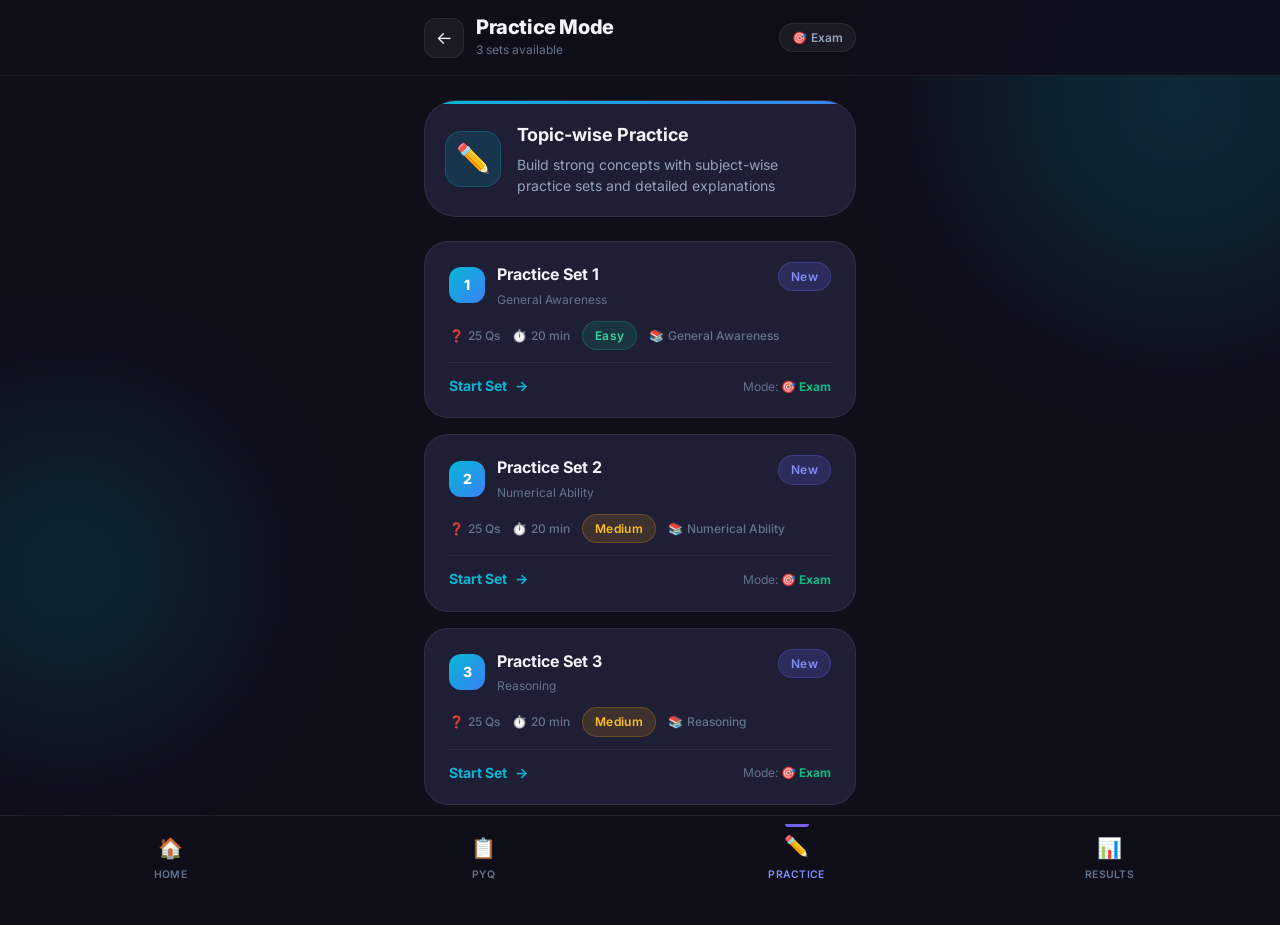
==== pages/practice.html @ 4000b149 "update" ====
<!DOCTYPE html>
<html lang="en" data-theme="dark">
<head>
  <meta charset="UTF-8" />
  <meta name="viewport" content="width=device-width, initial-scale=1.0, viewport-fit=cover" />

  <!-- ── SEO ── -->
  <title>Practice Mode — MTS Mock Test Sets</title>
  <meta name="description" content="Practice MTS exam with topic-wise mock test sets. General Awareness, Numerical Ability, Reasoning and more. Free with instant explanations." />
  <meta name="robots" content="index, follow" />
  <link rel="canonical" href="https://yourusername.github.io/mts-practice/pages/practice.html" />

  <!-- ── Open Graph ── -->
  <meta property="og:title"       content="MTS Practice Mode — Mock Test Sets" />
  <meta property="og:description" content="Topic-wise MTS practice sets with explanations. Free and offline ready." />
  <meta property="og:url"         content="https://yourusername.github.io/mts-practice/pages/practice.html" />
  <meta property="og:image"       content="../icons/og-image.png" />

  <!-- ── PWA ── -->
  <link rel="manifest"      href="../manifest.json" />
  <meta name="theme-color"  content="#06b6d4" />
  <meta name="mobile-web-app-capable"              content="yes" />
  <meta name="apple-mobile-web-app-capable"        content="yes" />
  <meta name="apple-mobile-web-app-status-bar-style" content="black-translucent" />
  <link rel="apple-touch-icon" href="../icons/icon-152x152.png" />

  <!-- ── Favicon ── -->
  <link rel="icon" type="image/png" href="../icons/icon-72x72.png" />

  <!-- ── Fonts ── -->
  <link rel="preconnect" href="https://fonts.googleapis.com" />
  <link rel="preconnect" href="https://fonts.gstatic.com" crossorigin />

  <!-- ── Styles ── -->
  <link rel="stylesheet" href="../css/root.css" />
  <link rel="stylesheet" href="../css/sets.css" />
  <link rel="stylesheet" href="../css/home.css" />
</head>

<body class="no-select">

  <!-- ── Background Orbs ── -->
  <div class="bg-orbs" aria-hidden="true">
    <div class="orb orb--1" style="background: var(--secondary);"></div>
    <div class="orb orb--2"></div>
  </div>

  <!-- ── Page Header ── -->
  <header class="page-header" role="banner">
    <div class="container">
      <div class="page-header__inner">

        <!-- Back -->
        <a href="../index.html" class="back-btn" aria-label="Go back to home">
          ←
        </a>

        <!-- Title -->
        <div class="page-header__info">
          <h1 class="page-header__title">Practice Mode</h1>
          <p class="page-header__sub" id="headerSub">Loading sets...</p>
        </div>

        <!-- Mode badge -->
        <div class="page-header__mode" id="headerMode" aria-label="Current quiz mode">
          <span id="modeEmoji">🎯</span>
          <span id="modeLabel">Exam</span>
        </div>

      </div>
    </div>
  </header>

  <!-- ── Main ── -->
  <main class="sets-main" role="main">
    <div class="container page-enter">

      <!-- Section Hero -->
      <div class="section-hero section-hero--practice">
        <div class="section-hero__icon" aria-hidden="true">✏️</div>
        <div class="section-hero__text">
          <h2>Topic-wise Practice</h2>
          <p>Build strong concepts with subject-wise practice sets and detailed explanations</p>
        </div>
      </div>

      <!-- Sets List -->
      <div class="sets-list" id="setsList" role="list" aria-label="Available practice sets">
        <!-- Skeleton loaders -->
        <div class="set-card set-card--loading set-card--practice" aria-hidden="true">
          <div class="set-card__top">
            <div class="set-card__left">
              <div class="set-card__number">1</div>
              <div class="set-card__info">
                <div class="set-card__name">Loading set name...</div>
                <div class="set-card__sub">Loading info</div>
              </div>
            </div>
          </div>
          <div class="set-card__meta">
            <span class="set-card__meta-item">Loading...</span>
          </div>
        </div>
        <div class="set-card set-card--loading set-card--practice" aria-hidden="true">
          <div class="set-card__top">
            <div class="set-card__left">
              <div class="set-card__number">2</div>
              <div class="set-card__info">
                <div class="set-card__name">Loading set name...</div>
                <div class="set-card__sub">Loading info</div>
              </div>
            </div>
          </div>
          <div class="set-card__meta">
            <span class="set-card__meta-item">Loading...</span>
          </div>
        </div>
      </div>

    </div>
  </main>

  <!-- ── Bottom Nav ── -->
  <nav class="bottom-nav" role="navigation" aria-label="Main navigation">
    <a href="../index.html"   class="bottom-nav__item">
      <span class="bottom-nav__icon" aria-hidden="true">🏠</span>
      <span class="bottom-nav__label">Home</span>
    </a>
    <a href="pyq.html"        class="bottom-nav__item">
      <span class="bottom-nav__icon" aria-hidden="true">📋</span>
      <span class="bottom-nav__label">PYQ</span>
    </a>
    <a href="practice.html"   class="bottom-nav__item bottom-nav__item--active" aria-current="page">
      <span class="bottom-nav__icon" aria-hidden="true">✏️</span>
      <span class="bottom-nav__label">Practice</span>
    </a>
    <a href="results.html"    class="bottom-nav__item">
      <span class="bottom-nav__icon" aria-hidden="true">📊</span>
      <span class="bottom-nav__label">Results</span>
    </a>
  </nav>

  <!-- ── Toast ── -->
  <div class="toast" id="toast" role="alert" aria-live="assertive"></div>

  <!-- ── Scripts ── -->
  <script src="../js/pwa.js"></script>
  <script src="../js/storage.js"></script>
  <script src="../js/manifest-loader.js"></script>
  <script src="../js/mode-toggle.js"></script>
  <script src="../js/sets-page.js"></script>
</body>
</html>
---- css/root.css ----
/* ============================================
   ROOT.CSS — Variables, Reset, Base Styles
   ============================================ */

@import url('https://fonts.googleapis.com/css2?family=Inter:wght@300;400;500;600;700;800;900&display=swap');

/* ── CSS Custom Properties ── */
:root {
  /* Brand Colors */
  --primary:        #6366f1;
  --primary-light:  #818cf8;
  --primary-dark:   #4f46e5;
  --secondary:      #06b6d4;
  --accent:         #f59e0b;

  /* Status Colors */
  --success:        #10b981;
  --success-light:  #d1fae5;
  --danger:         #ef4444;
  --danger-light:   #fee2e2;
  --warning:        #f59e0b;
  --warning-light:  #fef3c7;
  --info:           #3b82f6;
  --info-light:     #dbeafe;

  /* Dark Theme (Default) */
  --bg-primary:     #0f0f1a;
  --bg-secondary:   #1a1a2e;
  --bg-tertiary:    #16213e;
  --bg-card:        #1e1e35;
  --bg-card-hover:  #252545;
  --bg-glass:       rgba(255, 255, 255, 0.05);
  --bg-glass-hover: rgba(255, 255, 255, 0.08);

  /* Text */
  --text-primary:   #f1f5f9;
  --text-secondary: #94a3b8;
  --text-muted:     #64748b;
  --text-inverse:   #0f0f1a;

  /* Borders */
  --border:         rgba(255, 255, 255, 0.08);
  --border-light:   rgba(255, 255, 255, 0.12);
  --border-focus:   var(--primary);

  /* Gradients */
  --grad-primary:   linear-gradient(135deg, #6366f1 0%, #8b5cf6 100%);
  --grad-secondary: linear-gradient(135deg, #06b6d4 0%, #3b82f6 100%);
  --grad-success:   linear-gradient(135deg, #10b981 0%, #059669 100%);
  --grad-danger:    linear-gradient(135deg, #ef4444 0%, #dc2626 100%);
  --grad-warning:   linear-gradient(135deg, #f59e0b 0%, #d97706 100%);
  --grad-bg:        linear-gradient(135deg, #0f0f1a 0%, #1a1a2e 50%, #16213e 100%);
  --grad-card:      linear-gradient(135deg, rgba(99,102,241,0.1) 0%, rgba(139,92,246,0.05) 100%);
  --grad-pyq:       linear-gradient(135deg, #6366f1 0%, #8b5cf6 100%);
  --grad-practice:  linear-gradient(135deg, #06b6d4 0%, #3b82f6 100%);
  --grad-results:   linear-gradient(135deg, #10b981 0%, #059669 100%);

  /* Shadows */
  --shadow-sm:      0 1px 3px rgba(0,0,0,0.3);
  --shadow-md:      0 4px 16px rgba(0,0,0,0.4);
  --shadow-lg:      0 8px 32px rgba(0,0,0,0.5);
  --shadow-xl:      0 16px 48px rgba(0,0,0,0.6);
  --shadow-primary: 0 8px 32px rgba(99,102,241,0.3);
  --shadow-success: 0 8px 32px rgba(16,185,129,0.3);
  --shadow-danger:  0 8px 32px rgba(239,68,68,0.3);
  --glow-primary:   0 0 20px rgba(99,102,241,0.4);
  --glow-secondary: 0 0 20px rgba(6,182,212,0.4);

  /* Spacing */
  --space-1:  0.25rem;
  --space-2:  0.5rem;
  --space-3:  0.75rem;
  --space-4:  1rem;
  --space-5:  1.25rem;
  --space-6:  1.5rem;
  --space-8:  2rem;
  --space-10: 2.5rem;
  --space-12: 3rem;
  --space-16: 4rem;

  /* Border Radius */
  --radius-sm:   0.375rem;
  --radius-md:   0.75rem;
  --radius-lg:   1rem;
  --radius-xl:   1.5rem;
  --radius-2xl:  2rem;
  --radius-full: 9999px;

  /* Typography */
  --font:         'Inter', -apple-system, BlinkMacSystemFont, sans-serif;
  --text-xs:      0.75rem;
  --text-sm:      0.875rem;
  --text-base:    1rem;
  --text-lg:      1.125rem;
  --text-xl:      1.25rem;
  --text-2xl:     1.5rem;
  --text-3xl:     1.875rem;
  --text-4xl:     2.25rem;

  /* Transitions */
  --trans-fast:   all 0.15s ease;
  --trans-base:   all 0.25s ease;
  --trans-slow:   all 0.4s ease;
  --trans-bounce: all 0.3s cubic-bezier(0.34, 1.56, 0.64, 1);

  /* Z-Index */
  --z-base:    1;
  --z-card:    10;
  --z-nav:     100;
  --z-modal:   200;
  --z-toast:   300;
  --z-top:     400;
}

/* ── Light Mode Overrides ── */
[data-theme="light"] {
  --bg-primary:     #f8fafc;
  --bg-secondary:   #f1f5f9;
  --bg-tertiary:    #e2e8f0;
  --bg-card:        #ffffff;
  --bg-card-hover:  #f8fafc;
  --bg-glass:       rgba(0,0,0,0.03);
  --bg-glass-hover: rgba(0,0,0,0.06);

  --text-primary:   #0f172a;
  --text-secondary: #475569;
  --text-muted:     #94a3b8;
  --text-inverse:   #ffffff;

  --border:         rgba(0,0,0,0.08);
  --border-light:   rgba(0,0,0,0.12);

  --shadow-sm:      0 1px 3px rgba(0,0,0,0.08);
  --shadow-md:      0 4px 16px rgba(0,0,0,0.1);
  --shadow-lg:      0 8px 32px rgba(0,0,0,0.12);
  --shadow-xl:      0 16px 48px rgba(0,0,0,0.15);
  --grad-bg:        linear-gradient(135deg, #f8fafc 0%, #f1f5f9 50%, #e2e8f0 100%);
}

/* ── Reset ── */
*, *::before, *::after {
  box-sizing: border-box;
  margin: 0;
  padding: 0;
}

html {
  font-size: 16px;
  scroll-behavior: smooth;
  -webkit-text-size-adjust: 100%;
}

body {
  font-family: var(--font);
  font-size: var(--text-base);
  color: var(--text-primary);
  background: var(--bg-primary);
  line-height: 1.6;
  min-height: 100vh;
  overflow-x: hidden;
  -webkit-font-smoothing: antialiased;
  -moz-osx-font-smoothing: grayscale;
}

/* ── Scrollbar ── */
::-webkit-scrollbar {
  width: 6px;
}
::-webkit-scrollbar-track {
  background: var(--bg-secondary);
}
::-webkit-scrollbar-thumb {
  background: var(--primary);
  border-radius: var(--radius-full);
}

/* ── Selection ── */
::selection {
  background: rgba(99, 102, 241, 0.3);
  color: var(--text-primary);
}

/* ── Focus Visible ── */
:focus-visible {
  outline: 2px solid var(--primary);
  outline-offset: 3px;
  border-radius: var(--radius-sm);
}

/* ── Links ── */
a {
  color: var(--primary-light);
  text-decoration: none;
  transition: var(--trans-fast);
}
a:hover {
  color: var(--primary);
}

/* ── Images ── */
img {
  max-width: 100%;
  display: block;
}

/* ── Utility Classes ── */

/* Layout */
.container {
  width: 100%;
  max-width: 480px;
  margin: 0 auto;
  padding: 0 var(--space-4);
}

.container--wide {
  max-width: 768px;
}

.flex         { display: flex; }
.flex-col     { flex-direction: column; }
.items-center { align-items: center; }
.justify-center  { justify-content: center; }
.justify-between { justify-content: space-between; }
.gap-2  { gap: var(--space-2); }
.gap-3  { gap: var(--space-3); }
.gap-4  { gap: var(--space-4); }
.gap-6  { gap: var(--space-6); }

.grid      { display: grid; }
.grid-2    { grid-template-columns: 1fr 1fr; }

/* Text */
.text-center    { text-align: center; }
.text-sm        { font-size: var(--text-sm); }
.text-xs        { font-size: var(--text-xs); }
.text-lg        { font-size: var(--text-lg); }
.text-xl        { font-size: var(--text-xl); }
.font-medium    { font-weight: 500; }
.font-semibold  { font-weight: 600; }
.font-bold      { font-weight: 700; }
.text-muted     { color: var(--text-muted); }
.text-secondary { color: var(--text-secondary); }
.text-primary-color { color: var(--primary); }
.text-success   { color: var(--success); }
.text-danger    { color: var(--danger); }

/* Spacing */
.mt-2 { margin-top: var(--space-2); }
.mt-4 { margin-top: var(--space-4); }
.mt-6 { margin-top: var(--space-6); }
.mb-4 { margin-bottom: var(--space-4); }
.mb-6 { margin-bottom: var(--space-6); }

/* Display */
.hidden   { display: none !important; }
.visible  { display: block !important; }

/* ── Glass Card ── */
.glass {
  background: var(--bg-glass);
  backdrop-filter: blur(12px);
  -webkit-backdrop-filter: blur(12px);
  border: 1px solid var(--border);
  border-radius: var(--radius-xl);
}

/* ── Badge ── */
.badge {
  display: inline-flex;
  align-items: center;
  gap: var(--space-1);
  padding: var(--space-1) var(--space-3);
  border-radius: var(--radius-full);
  font-size: var(--text-xs);
  font-weight: 600;
  letter-spacing: 0.025em;
}

.badge--primary {
  background: rgba(99,102,241,0.2);
  color: var(--primary-light);
  border: 1px solid rgba(99,102,241,0.3);
}

.badge--success {
  background: rgba(16,185,129,0.2);
  color: #34d399;
  border: 1px solid rgba(16,185,129,0.3);
}

.badge--warning {
  background: rgba(245,158,11,0.2);
  color: #fbbf24;
  border: 1px solid rgba(245,158,11,0.3);
}

.badge--danger {
  background: rgba(239,68,68,0.2);
  color: #f87171;
  border: 1px solid rgba(239,68,68,0.3);
}

.badge--easy   { background: rgba(16,185,129,0.15); color: #34d399; border: 1px solid rgba(16,185,129,0.25); }
.badge--medium { background: rgba(245,158,11,0.15); color: #fbbf24; border: 1px solid rgba(245,158,11,0.25); }
.badge--hard   { background: rgba(239,68,68,0.15);  color: #f87171; border: 1px solid rgba(239,68,68,0.25); }

/* ── Buttons ── */
.btn {
  display: inline-flex;
  align-items: center;
  justify-content: center;
  gap: var(--space-2);
  padding: var(--space-3) var(--space-6);
  border: none;
  border-radius: var(--radius-lg);
  font-family: var(--font);
  font-size: var(--text-base);
  font-weight: 600;
  cursor: pointer;
  transition: var(--trans-bounce);
  text-decoration: none;
  white-space: nowrap;
  position: relative;
  overflow: hidden;
  -webkit-tap-highlight-color: transparent;
}

.btn::before {
  content: '';
  position: absolute;
  inset: 0;
  background: rgba(255,255,255,0.1);
  opacity: 0;
  transition: var(--trans-fast);
}

.btn:hover::before { opacity: 1; }
.btn:active { transform: scale(0.97); }

.btn--primary {
  background: var(--grad-primary);
  color: #fff;
  box-shadow: var(--shadow-primary);
}

.btn--secondary {
  background: var(--grad-secondary);
  color: #fff;
  box-shadow: var(--glow-secondary);
}

.btn--ghost {
  background: var(--bg-glass);
  color: var(--text-primary);
  border: 1px solid var(--border);
  backdrop-filter: blur(8px);
}

.btn--ghost:hover {
  border-color: var(--primary);
  color: var(--primary-light);
}

.btn--danger {
  background: var(--grad-danger);
  color: #fff;
  box-shadow: var(--shadow-danger);
}

.btn--sm {
  padding: var(--space-2) var(--space-4);
  font-size: var(--text-sm);
  border-radius: var(--radius-md);
}

.btn--full { width: 100%; }
.btn--icon {
  width: 44px;
  height: 44px;
  padding: 0;
  border-radius: var(--radius-full);
}

/* ── Progress Bar ── */
.progress-bar {
  width: 100%;
  height: 6px;
  background: var(--bg-tertiary);
  border-radius: var(--radius-full);
  overflow: hidden;
}

.progress-bar__fill {
  height: 100%;
  background: var(--grad-primary);
  border-radius: var(--radius-full);
  transition: width 0.4s ease;
  position: relative;
}

.progress-bar__fill::after {
  content: '';
  position: absolute;
  top: 0; right: 0; bottom: 0;
  width: 20px;
  background: rgba(255,255,255,0.3);
  filter: blur(4px);
}

/* ── Toast Notification ── */
.toast {
  position: fixed;
  bottom: 100px;
  left: 50%;
  transform: translateX(-50%) translateY(20px);
  background: var(--bg-card);
  color: var(--text-primary);
  padding: var(--space-3) var(--space-6);
  border-radius: var(--radius-full);
  border: 1px solid var(--border-light);
  font-size: var(--text-sm);
  font-weight: 500;
  box-shadow: var(--shadow-xl);
  z-index: var(--z-toast);
  opacity: 0;
  transition: var(--trans-base);
  pointer-events: none;
  white-space: nowrap;
}

.toast.show {
  opacity: 1;
  transform: translateX(-50%) translateY(0);
}

/* ── Page Transition ── */
.page-enter {
  animation: pageIn 0.3s ease forwards;
}

@keyframes pageIn {
  from {
    opacity: 0;
    transform: translateY(16px);
  }
  to {
    opacity: 1;
    transform: translateY(0);
  }
}

/* ── Shimmer Loading ── */
.shimmer {
  background: linear-gradient(
    90deg,
    var(--bg-card) 25%,
    var(--bg-card-hover) 50%,
    var(--bg-card) 75%
  );
  background-size: 200% 100%;
  animation: shimmer 1.5s infinite;
  border-radius: var(--radius-md);
}

@keyframes shimmer {
  0%   { background-position: 200% 0; }
  100% { background-position: -200% 0; }
}

/* ── No Select ── */
.no-select {
  -webkit-user-select: none;
  user-select: none;
}

/* ── Responsive ── */
@media (min-width: 640px) {
  .container {
    padding: 0 var(--space-6);
  }
}

@media (prefers-reduced-motion: reduce) {
  *, *::before, *::after {
    animation-duration: 0.01ms !important;
    transition-duration: 0.01ms !important;
  }
}
---- css/sets.css ----
/* ============================================
   SETS.CSS — Set Selection Page Styles
   ============================================ */

/* ── Page Header ── */
.page-header {
  position: sticky;
  top: 0;
  z-index: var(--z-nav);
  padding: var(--space-4) 0;
  background: rgba(15, 15, 26, 0.85);
  backdrop-filter: blur(20px);
  -webkit-backdrop-filter: blur(20px);
  border-bottom: 1px solid var(--border);
}

[data-theme="light"] .page-header {
  background: rgba(248, 250, 252, 0.9);
}

.page-header__inner {
  display: flex;
  align-items: center;
  gap: var(--space-3);
}

.back-btn {
  display: flex;
  align-items: center;
  justify-content: center;
  width: 40px;
  height: 40px;
  background: var(--bg-glass);
  border: 1px solid var(--border);
  border-radius: var(--radius-md);
  color: var(--text-primary);
  text-decoration: none;
  font-size: 1.1rem;
  transition: var(--trans-bounce);
  flex-shrink: 0;
}

.back-btn:hover {
  background: var(--bg-glass-hover);
  border-color: var(--primary);
  color: var(--primary-light);
  transform: translateX(-2px);
}

.page-header__info {
  flex: 1;
  min-width: 0;
}

.page-header__title {
  font-size: var(--text-xl);
  font-weight: 800;
  color: var(--text-primary);
  letter-spacing: -0.02em;
  line-height: 1.1;
}

.page-header__sub {
  font-size: var(--text-xs);
  color: var(--text-muted);
  margin-top: 2px;
}

.page-header__mode {
  display: flex;
  align-items: center;
  gap: var(--space-1);
  padding: var(--space-1) var(--space-3);
  background: var(--bg-glass);
  border: 1px solid var(--border);
  border-radius: var(--radius-full);
  font-size: var(--text-xs);
  font-weight: 600;
  color: var(--text-secondary);
  white-space: nowrap;
  flex-shrink: 0;
}

/* ── Sets Page Main ── */
.sets-main {
  position: relative;
  z-index: var(--z-base);
  padding: var(--space-6) 0 120px;
}

/* ── Section Hero ── */
.section-hero {
  display: flex;
  align-items: center;
  gap: var(--space-4);
  padding: var(--space-5);
  background: var(--bg-card);
  border: 1px solid var(--border);
  border-radius: var(--radius-2xl);
  margin-bottom: var(--space-6);
  position: relative;
  overflow: hidden;
}

.section-hero::before {
  content: '';
  position: absolute;
  top: 0; left: 0; right: 0;
  height: 3px;
  border-radius: var(--radius-2xl) var(--radius-2xl) 0 0;
}

.section-hero--pyq::before {
  background: var(--grad-pyq);
}

.section-hero--practice::before {
  background: var(--grad-practice);
}

.section-hero__icon {
  width: 56px;
  height: 56px;
  border-radius: var(--radius-lg);
  display: flex;
  align-items: center;
  justify-content: center;
  font-size: 1.75rem;
  flex-shrink: 0;
}

.section-hero--pyq .section-hero__icon {
  background: rgba(99, 102, 241, 0.15);
  border: 1px solid rgba(99, 102, 241, 0.25);
}

.section-hero--practice .section-hero__icon {
  background: rgba(6, 182, 212, 0.15);
  border: 1px solid rgba(6, 182, 212, 0.25);
}

.section-hero__text h2 {
  font-size: var(--text-lg);
  font-weight: 700;
  color: var(--text-primary);
  margin-bottom: var(--space-1);
}

.section-hero__text p {
  font-size: var(--text-sm);
  color: var(--text-secondary);
  line-height: 1.5;
}

/* ── Sets List ── */
.sets-list {
  display: flex;
  flex-direction: column;
  gap: var(--space-3);
}

.sets-list__title {
  font-size: var(--text-sm);
  font-weight: 700;
  color: var(--text-muted);
  text-transform: uppercase;
  letter-spacing: 0.08em;
  margin-bottom: var(--space-1);
}

/* ── Set Card ── */
.set-card {
  display: flex;
  flex-direction: column;
  gap: var(--space-3);
  padding: var(--space-4) var(--space-5);
  background: var(--bg-card);
  border: 1px solid var(--border);
  border-radius: var(--radius-xl);
  text-decoration: none;
  color: var(--text-primary);
  transition: var(--trans-bounce);
  cursor: pointer;
  position: relative;
  overflow: hidden;
}

.set-card:hover {
  transform: translateY(-3px);
  border-color: var(--border-light);
  box-shadow: var(--shadow-lg);
}

.set-card:active {
  transform: scale(0.99);
}

/* Completed overlay line */
.set-card--completed {
  border-color: rgba(16, 185, 129, 0.25);
}

.set-card--completed::after {
  content: '';
  position: absolute;
  top: 0; left: 0;
  width: 4px;
  height: 100%;
  background: var(--grad-success);
  border-radius: var(--radius-xl) 0 0 var(--radius-xl);
}

/* Set Card Top Row */
.set-card__top {
  display: flex;
  align-items: flex-start;
  justify-content: space-between;
  gap: var(--space-3);
}

.set-card__left {
  display: flex;
  align-items: center;
  gap: var(--space-3);
  flex: 1;
  min-width: 0;
}

.set-card__number {
  width: 36px;
  height: 36px;
  border-radius: var(--radius-md);
  display: flex;
  align-items: center;
  justify-content: center;
  font-size: var(--text-sm);
  font-weight: 800;
  flex-shrink: 0;
  color: #fff;
}

.set-card--pyq .set-card__number {
  background: var(--grad-pyq);
}

.set-card--practice .set-card__number {
  background: var(--grad-practice);
}

.set-card__info {
  flex: 1;
  min-width: 0;
}

.set-card__name {
  font-size: var(--text-base);
  font-weight: 700;
  color: var(--text-primary);
  white-space: nowrap;
  overflow: hidden;
  text-overflow: ellipsis;
  margin-bottom: 2px;
}

.set-card__sub {
  font-size: var(--text-xs);
  color: var(--text-muted);
}

.set-card__status {
  display: flex;
  align-items: center;
  flex-shrink: 0;
}

/* Set Card Meta Row */
.set-card__meta {
  display: flex;
  align-items: center;
  gap: var(--space-3);
  flex-wrap: wrap;
}

.set-card__meta-item {
  display: flex;
  align-items: center;
  gap: var(--space-1);
  font-size: var(--text-xs);
  color: var(--text-muted);
  font-weight: 500;
}

/* Set Card Progress (if attempted) */
.set-card__progress {
  display: flex;
  flex-direction: column;
  gap: var(--space-1);
}

.set-card__progress-row {
  display: flex;
  align-items: center;
  justify-content: space-between;
}

.set-card__progress-label {
  font-size: var(--text-xs);
  color: var(--text-muted);
}

.set-card__progress-score {
  font-size: var(--text-xs);
  font-weight: 700;
  color: var(--success);
}

/* Set Card Footer */
.set-card__footer {
  display: flex;
  align-items: center;
  justify-content: space-between;
  padding-top: var(--space-3);
  border-top: 1px solid var(--border);
}

.set-card__action {
  font-size: var(--text-sm);
  font-weight: 700;
  display: flex;
  align-items: center;
  gap: var(--space-2);
}

.set-card--pyq .set-card__action {
  color: var(--primary-light);
}

.set-card--practice .set-card__action {
  color: var(--secondary);
}

.set-card__action-arrow {
  transition: var(--trans-bounce);
}

.set-card:hover .set-card__action-arrow {
  transform: translateX(4px);
}

.set-card__best {
  font-size: var(--text-xs);
  color: var(--text-muted);
}

.set-card__best strong {
  color: var(--success);
}

/* ── Loading State ── */
.set-card--loading {
  pointer-events: none;
}

.set-card--loading .set-card__name,
.set-card--loading .set-card__sub,
.set-card--loading .set-card__meta {
  background: var(--bg-tertiary);
  border-radius: var(--radius-sm);
  color: transparent;
  animation: shimmer 1.5s infinite;
  background-size: 200% 100%;
  background-image: linear-gradient(
    90deg,
    var(--bg-card) 25%,
    var(--bg-card-hover) 50%,
    var(--bg-card) 75%
  );
}

/* ── Empty State ── */
.empty-state {
  display: flex;
  flex-direction: column;
  align-items: center;
  justify-content: center;
  gap: var(--space-4);
  padding: var(--space-12) var(--space-6);
  text-align: center;
}

.empty-state__icon {
  font-size: 3rem;
  opacity: 0.5;
}

.empty-state__title {
  font-size: var(--text-lg);
  font-weight: 700;
  color: var(--text-primary);
}

.empty-state__text {
  font-size: var(--text-sm);
  color: var(--text-muted);
  max-width: 240px;
  line-height: 1.6;
}

/* ── Error State ── */
.error-state {
  display: flex;
  flex-direction: column;
  align-items: center;
  gap: var(--space-4);
  padding: var(--space-8) var(--space-6);
  text-align: center;
}

.error-state__icon {
  font-size: 2.5rem;
}

.error-state__title {
  font-size: var(--text-base);
  font-weight: 700;
  color: var(--danger);
}

.error-state__text {
  font-size: var(--text-sm);
  color: var(--text-muted);
}

/* ── Responsive ── */
@media (min-width: 640px) {
  .sets-list {
    gap: var(--space-4);
  }

  .set-card {
    padding: var(--space-5) var(--space-6);
  }
}
---- css/home.css ----
/* ============================================
   HOME.CSS — Home Page Styles
   ============================================ */

/* ── Background Orbs ── */
.bg-orbs {
  position: fixed;
  inset: 0;
  pointer-events: none;
  z-index: 0;
  overflow: hidden;
}

.orb {
  position: absolute;
  border-radius: 50%;
  filter: blur(80px);
  opacity: 0.15;
  animation: orbFloat 8s ease-in-out infinite;
}

.orb--1 {
  width: 400px;
  height: 400px;
  background: var(--primary);
  top: -100px;
  right: -100px;
  animation-delay: 0s;
}

.orb--2 {
  width: 300px;
  height: 300px;
  background: var(--secondary);
  bottom: 20%;
  left: -80px;
  animation-delay: -3s;
}

.orb--3 {
  width: 250px;
  height: 250px;
  background: #8b5cf6;
  top: 50%;
  right: -60px;
  animation-delay: -5s;
}

@keyframes orbFloat {
  0%, 100% { transform: translateY(0px) scale(1); }
  50%       { transform: translateY(-30px) scale(1.05); }
}

[data-theme="light"] .orb {
  opacity: 0.06;
}

/* ── Install Banner ── */
.install-banner {
  position: fixed;
  top: 0;
  left: 0;
  right: 0;
  z-index: var(--z-top);
  display: flex;
  align-items: center;
  gap: var(--space-3);
  padding: var(--space-3) var(--space-4);
  background: var(--bg-card);
  border-bottom: 1px solid var(--border);
  backdrop-filter: blur(16px);
  animation: slideDown 0.3s ease;
}

@keyframes slideDown {
  from { transform: translateY(-100%); }
  to   { transform: translateY(0); }
}

.install-banner__icon {
  font-size: 1.5rem;
  flex-shrink: 0;
}

.install-banner__text {
  display: flex;
  flex-direction: column;
  flex: 1;
  min-width: 0;
}

.install-banner__title {
  font-size: var(--text-sm);
  font-weight: 600;
  color: var(--text-primary);
}

.install-banner__sub {
  font-size: var(--text-xs);
  color: var(--text-muted);
}

.install-banner__close {
  background: none;
  border: none;
  color: var(--text-muted);
  cursor: pointer;
  font-size: 1rem;
  padding: var(--space-1);
  border-radius: var(--radius-sm);
  transition: var(--trans-fast);
  flex-shrink: 0;
}

.install-banner__close:hover {
  color: var(--text-primary);
  background: var(--bg-glass);
}

/* ── Header ── */
.header {
  position: sticky;
  top: 0;
  z-index: var(--z-nav);
  padding: var(--space-4) 0;
  background: rgba(15, 15, 26, 0.8);
  backdrop-filter: blur(20px);
  -webkit-backdrop-filter: blur(20px);
  border-bottom: 1px solid var(--border);
  transition: var(--trans-base);
}

[data-theme="light"] .header {
  background: rgba(248, 250, 252, 0.85);
}

.header__inner {
  display: flex;
  align-items: center;
  justify-content: space-between;
  gap: var(--space-3);
}

/* Logo */
.header__logo {
  display: flex;
  align-items: center;
  gap: var(--space-3);
  text-decoration: none;
}

.header__logo-icon {
  width: 40px;
  height: 40px;
  background: var(--grad-primary);
  border-radius: var(--radius-md);
  display: flex;
  align-items: center;
  justify-content: center;
  font-size: 1.25rem;
  box-shadow: var(--shadow-primary);
  flex-shrink: 0;
}

.header__logo-text {
  display: flex;
  flex-direction: column;
}

.header__logo-name {
  font-size: var(--text-lg);
  font-weight: 800;
  color: var(--text-primary);
  line-height: 1.1;
  letter-spacing: -0.02em;
}

.header__logo-tag {
  font-size: 0.65rem;
  color: var(--text-muted);
  font-weight: 500;
  letter-spacing: 0.02em;
}

/* Header Actions */
.header__actions {
  display: flex;
  align-items: center;
  gap: var(--space-2);
}

/* Mode Toggle */
.mode-toggle {
  display: flex;
  align-items: center;
  background: var(--bg-secondary);
  border: 1px solid var(--border);
  border-radius: var(--radius-full);
  padding: 3px;
  gap: 2px;
}

.mode-toggle__btn {
  display: flex;
  align-items: center;
  gap: var(--space-1);
  padding: var(--space-1) var(--space-3);
  border: none;
  border-radius: var(--radius-full);
  font-family: var(--font);
  font-size: var(--text-xs);
  font-weight: 600;
  cursor: pointer;
  transition: var(--trans-bounce);
  color: var(--text-muted);
  background: transparent;
  white-space: nowrap;
  -webkit-tap-highlight-color: transparent;
}

.mode-toggle__btn--active {
  background: var(--grad-primary);
  color: #fff;
  box-shadow: var(--shadow-primary);
}

.mode-toggle__btn:not(.mode-toggle__btn--active):hover {
  color: var(--text-primary);
  background: var(--bg-glass);
}

/* ── Main ── */
.main {
  position: relative;
  z-index: var(--z-base);
  padding: var(--space-6) 0 120px;
}

/* ── Hero ── */
.hero {
  text-align: center;
  padding: var(--space-8) 0 var(--space-6);
}

.hero__content {
  margin-bottom: var(--space-6);
}

.hero__badge {
  display: inline-flex;
  margin-bottom: var(--space-4);
  font-size: var(--text-xs);
}

.hero__title {
  font-size: clamp(1.75rem, 6vw, 2.5rem);
  font-weight: 900;
  line-height: 1.1;
  letter-spacing: -0.03em;
  color: var(--text-primary);
  margin-bottom: var(--space-3);
}

.hero__title-highlight {
  background: var(--grad-primary);
  -webkit-background-clip: text;
  -webkit-text-fill-color: transparent;
  background-clip: text;
}

.hero__subtitle {
  font-size: var(--text-base);
  color: var(--text-secondary);
  max-width: 320px;
  margin: 0 auto;
  line-height: 1.6;
}

/* Stats */
.hero__stats {
  display: flex;
  align-items: center;
  justify-content: center;
  gap: var(--space-6);
  padding: var(--space-4) var(--space-6);
  background: var(--bg-glass);
  backdrop-filter: blur(12px);
  border: 1px solid var(--border);
  border-radius: var(--radius-2xl);
  width: fit-content;
  margin: 0 auto;
}

.hero__stat {
  display: flex;
  flex-direction: column;
  align-items: center;
  gap: var(--space-1);
}

.hero__stat-value {
  font-size: var(--text-2xl);
  font-weight: 800;
  color: var(--text-primary);
  line-height: 1;
  background: var(--grad-primary);
  -webkit-background-clip: text;
  -webkit-text-fill-color: transparent;
  background-clip: text;
}

.hero__stat-label {
  font-size: var(--text-xs);
  color: var(--text-muted);
  font-weight: 500;
  text-transform: uppercase;
  letter-spacing: 0.05em;
}

.hero__stat-divider {
  width: 1px;
  height: 32px;
  background: var(--border);
}

/* ── Mode Indicator ── */
.mode-indicator {
  display: flex;
  align-items: center;
  gap: var(--space-2);
  padding: var(--space-3) var(--space-4);
  background: var(--bg-glass);
  border: 1px solid var(--border);
  border-radius: var(--radius-lg);
  margin-bottom: var(--space-6);
  transition: var(--trans-base);
}

.mode-indicator__dot {
  width: 8px;
  height: 8px;
  border-radius: 50%;
  flex-shrink: 0;
  animation: pulse 2s infinite;
}

.mode-indicator--exam .mode-indicator__dot {
  background: var(--primary);
  box-shadow: 0 0 8px var(--primary);
}

.mode-indicator--read .mode-indicator__dot {
  background: var(--success);
  box-shadow: 0 0 8px var(--success);
}

.mode-indicator__text {
  font-size: var(--text-sm);
  color: var(--text-secondary);
  font-weight: 500;
}

@keyframes pulse {
  0%, 100% { opacity: 1; transform: scale(1); }
  50%       { opacity: 0.6; transform: scale(0.85); }
}

/* ── Option Cards ── */
.cards-section {
  display: flex;
  flex-direction: column;
  gap: var(--space-4);
  margin-bottom: var(--space-4);
}

.option-card {
  position: relative;
  display: flex;
  flex-direction: column;
  gap: var(--space-4);
  padding: var(--space-6);
  background: var(--bg-card);
  border: 1px solid var(--border);
  border-radius: var(--radius-2xl);
  text-decoration: none;
  color: var(--text-primary);
  overflow: hidden;
  transition: var(--trans-bounce);
  cursor: pointer;
}

.option-card:hover {
  transform: translateY(-4px);
  border-color: var(--border-light);
  box-shadow: var(--shadow-xl);
}

.option-card:active {
  transform: translateY(-1px) scale(0.99);
}

/* Card Glow */
.option-card__glow {
  position: absolute;
  top: -40px;
  right: -40px;
  width: 160px;
  height: 160px;
  border-radius: 50%;
  filter: blur(40px);
  opacity: 0.2;
  transition: var(--trans-slow);
  pointer-events: none;
}

.option-card--pyq .option-card__glow {
  background: var(--primary);
}

.option-card--practice .option-card__glow {
  background: var(--secondary);
}

.option-card:hover .option-card__glow {
  opacity: 0.35;
  transform: scale(1.2);
}

/* Card Top Bar */
.option-card::before {
  content: '';
  position: absolute;
  top: 0; left: 0; right: 0;
  height: 3px;
  border-radius: var(--radius-2xl) var(--radius-2xl) 0 0;
}

.option-card--pyq::before {
  background: var(--grad-pyq);
}

.option-card--practice::before {
  background: var(--grad-practice);
}

/* Card Header */
.option-card__header {
  display: flex;
  align-items: flex-start;
  justify-content: space-between;
}

.option-card__icon-wrap {
  width: 52px;
  height: 52px;
  border-radius: var(--radius-lg);
  display: flex;
  align-items: center;
  justify-content: center;
  font-size: 1.5rem;
  flex-shrink: 0;
}

.option-card--pyq .option-card__icon-wrap {
  background: rgba(99, 102, 241, 0.15);
  border: 1px solid rgba(99, 102, 241, 0.25);
}

.option-card--practice .option-card__icon-wrap {
  background: rgba(6, 182, 212, 0.15);
  border: 1px solid rgba(6, 182, 212, 0.25);
}

/* Card Body */
.option-card__title {
  font-size: var(--text-xl);
  font-weight: 800;
  color: var(--text-primary);
  letter-spacing: -0.02em;
  margin-bottom: var(--space-2);
}

.option-card__desc {
  font-size: var(--text-sm);
  color: var(--text-secondary);
  line-height: 1.6;
  margin-bottom: var(--space-3);
}

.option-card__meta {
  display: flex;
  align-items: center;
  gap: var(--space-4);
}

.option-card__meta-item {
  display: flex;
  align-items: center;
  gap: var(--space-1);
  font-size: var(--text-sm);
  color: var(--text-muted);
  font-weight: 500;
}

/* Card Footer */
.option-card__footer {
  display: flex;
  align-items: center;
  justify-content: flex-end;
  padding-top: var(--space-3);
  border-top: 1px solid var(--border);
}

.option-card__cta {
  display: flex;
  align-items: center;
  gap: var(--space-2);
  font-size: var(--text-sm);
  font-weight: 700;
  letter-spacing: 0.01em;
}

.option-card--pyq .option-card__cta {
  color: var(--primary-light);
}

.option-card--practice .option-card__cta {
  color: var(--secondary);
}

.option-card__arrow {
  display: inline-block;
  transition: var(--trans-bounce);
}

.option-card:hover .option-card__arrow {
  transform: translateX(5px);
}

/* ── Results Card ── */
.results-section {
  margin-bottom: var(--space-6);
}

.results-card {
  display: flex;
  align-items: center;
  justify-content: space-between;
  padding: var(--space-4) var(--space-5);
  background: var(--bg-card);
  border: 1px solid var(--border);
  border-radius: var(--radius-xl);
  text-decoration: none;
  color: var(--text-primary);
  transition: var(--trans-bounce);
  position: relative;
  overflow: hidden;
}

.results-card::before {
  content: '';
  position: absolute;
  top: 0; left: 0; right: 0;
  height: 3px;
  background: var(--grad-results);
  border-radius: var(--radius-xl) var(--radius-xl) 0 0;
}

.results-card:hover {
  transform: translateY(-2px);
  border-color: rgba(16,185,129,0.3);
  box-shadow: var(--shadow-success);
}

.results-card:active {
  transform: scale(0.99);
}

.results-card__left {
  display: flex;
  align-items: center;
  gap: var(--space-3);
}

.results-card__icon {
  width: 44px;
  height: 44px;
  background: rgba(16,185,129,0.15);
  border: 1px solid rgba(16,185,129,0.25);
  border-radius: var(--radius-md);
  display: flex;
  align-items: center;
  justify-content: center;
  font-size: 1.25rem;
  flex-shrink: 0;
}

.results-card__title {
  font-size: var(--text-base);
  font-weight: 700;
  color: var(--text-primary);
  margin-bottom: 2px;
}

.results-card__sub {
  font-size: var(--text-xs);
  color: var(--text-muted);
}

.results-card__right {
  display: flex;
  align-items: center;
  gap: var(--space-3);
}

.results-card__count {
  background: var(--grad-results);
  -webkit-background-clip: text;
  -webkit-text-fill-color: transparent;
  background-clip: text;
  font-size: var(--text-xl);
  font-weight: 800;
}

.results-card__arrow {
  font-size: 1.5rem;
  color: var(--text-muted);
  transition: var(--trans-bounce);
}

.results-card:hover .results-card__arrow {
  transform: translateX(4px);
  color: var(--success);
}

/* ── Tips Section ── */
.tips-section {
  margin-bottom: var(--space-6);
}

.tips-section__title {
  font-size: var(--text-base);
  font-weight: 700;
  color: var(--text-primary);
  margin-bottom: var(--space-3);
}

.tips-grid {
  display: grid;
  grid-template-columns: 1fr 1fr;
  gap: var(--space-3);
}

.tip-card {
  display: flex;
  flex-direction: column;
  gap: var(--space-2);
  padding: var(--space-4);
  background: var(--bg-glass);
  border: 1px solid var(--border);
  border-radius: var(--radius-lg);
  transition: var(--trans-base);
}

.tip-card:hover {
  background: var(--bg-glass-hover);
  border-color: var(--border-light);
}

.tip-card__icon {
  font-size: 1.25rem;
}

.tip-card__text {
  font-size: var(--text-xs);
  color: var(--text-secondary);
  line-height: 1.5;
}

.tip-card__text strong {
  color: var(--text-primary);
  font-weight: 600;
}

/* ── Bottom Nav ── */
.bottom-nav {
  position: fixed;
  bottom: 0;
  left: 0;
  right: 0;
  z-index: var(--z-nav);
  display: flex;
  align-items: center;
  padding: var(--space-2) var(--space-4);
  padding-bottom: calc(var(--space-2) + env(safe-area-inset-bottom));
  background: rgba(15, 15, 26, 0.92);
  backdrop-filter: blur(20px);
  -webkit-backdrop-filter: blur(20px);
  border-top: 1px solid var(--border);
  gap: var(--space-1);
}

[data-theme="light"] .bottom-nav {
  background: rgba(248, 250, 252, 0.92);
}

.bottom-nav__item {
  display: flex;
  flex-direction: column;
  align-items: center;
  gap: 3px;
  flex: 1;
  padding: var(--space-2) var(--space-1);
  border-radius: var(--radius-lg);
  text-decoration: none;
  color: var(--text-muted);
  transition: var(--trans-bounce);
  position: relative;
  -webkit-tap-highlight-color: transparent;
}

.bottom-nav__item:hover {
  color: var(--text-secondary);
  background: var(--bg-glass);
}

.bottom-nav__item--active {
  color: var(--primary-light);
}

.bottom-nav__item--active::before {
  content: '';
  position: absolute;
  top: 0;
  left: 50%;
  transform: translateX(-50%);
  width: 24px;
  height: 3px;
  background: var(--grad-primary);
  border-radius: 0 0 var(--radius-full) var(--radius-full);
}

.bottom-nav__icon {
  font-size: 1.25rem;
  display: block;
  transition: var(--trans-bounce);
}

.bottom-nav__item--active .bottom-nav__icon {
  transform: translateY(-2px);
}

.bottom-nav__label {
  font-size: 0.65rem;
  font-weight: 600;
  letter-spacing: 0.03em;
  text-transform: uppercase;
}

/* ── Theme Icon ── */
.theme-icon {
  font-size: 1.1rem;
  transition: var(--trans-bounce);
}

/* ── Responsive ── */
@media (min-width: 640px) {
  .cards-section {
    flex-direction: row;
  }

  .option-card {
    flex: 1;
  }

  .tips-grid {
    grid-template-columns: repeat(4, 1fr);
  }

  .hero__title {
    font-size: 2.75rem;
  }
}

@media (max-width: 360px) {
  .mode-toggle__btn {
    padding: var(--space-1) var(--space-2);
    font-size: 0.65rem;
  }

  .header__logo-tag {
    display: none;
  }
}
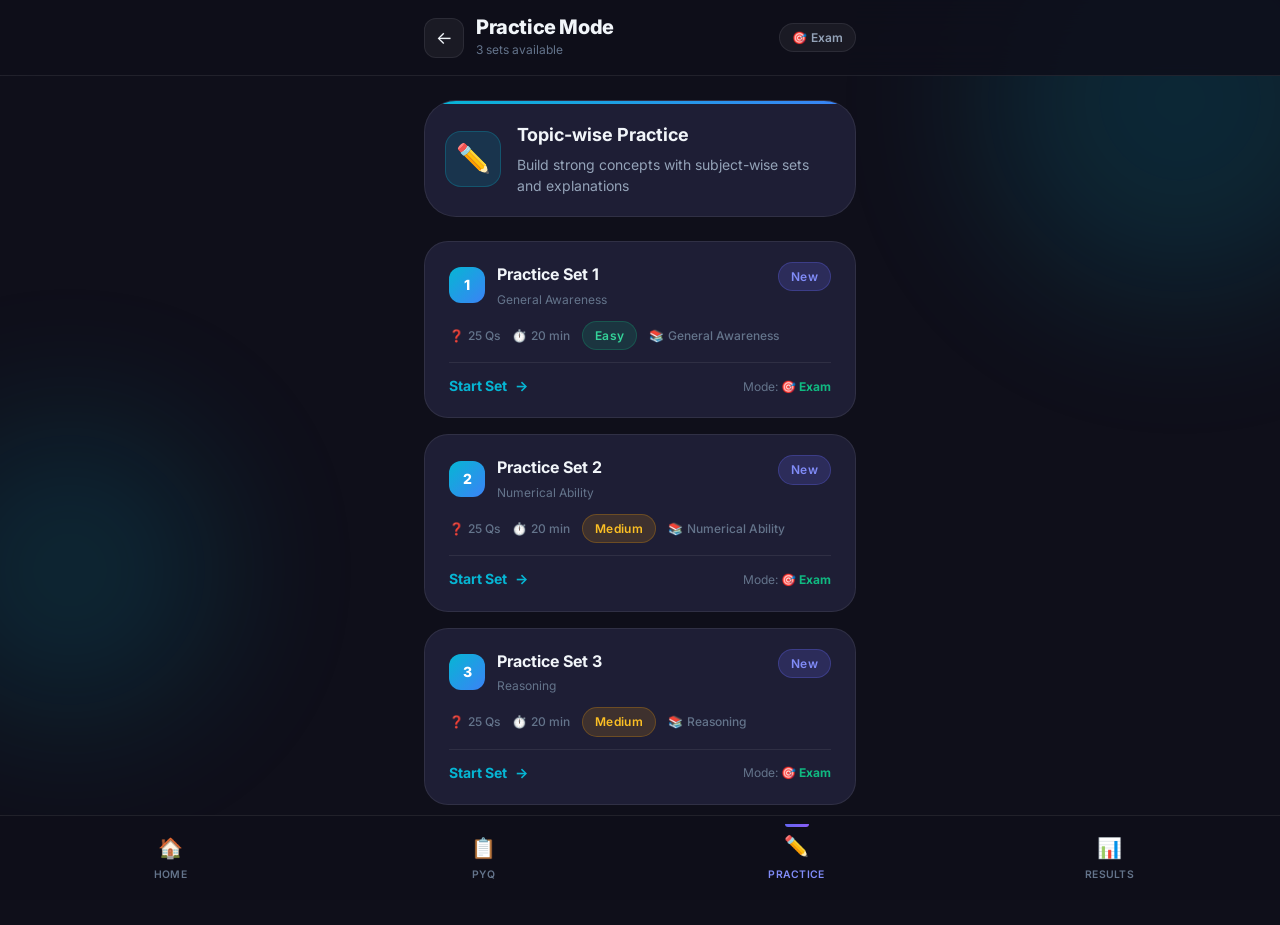
==== commit d3612832: "update" ====
--- a/pages/practice.html
+++ b/pages/practice.html
@@ -2,36 +2,44 @@
 <html lang="en" data-theme="dark">
 <head>
   <meta charset="UTF-8" />
-  <meta name="viewport" content="width=device-width, initial-scale=1.0, viewport-fit=cover" />
+  <meta name="viewport"
+    content="width=device-width, initial-scale=1.0, viewport-fit=cover" />
 
-  <!-- ── SEO ── -->
   <title>Practice Mode — MTS Mock Test Sets</title>
-  <meta name="description" content="Practice MTS exam with topic-wise mock test sets. General Awareness, Numerical Ability, Reasoning and more. Free with instant explanations." />
+  <meta name="description"
+    content="Practice MTS exam with topic-wise mock test sets.
+    General Awareness, Numerical Ability, Reasoning and more." />
   <meta name="robots" content="index, follow" />
-  <link rel="canonical" href="https://yourusername.github.io/mts-practice/pages/practice.html" />
+  <link rel="canonical"
+    href="https://pabitra27706-oss.github.io/Mts-practice/pages/practice.html" />
 
-  <!-- ── Open Graph ── -->
-  <meta property="og:title"       content="MTS Practice Mode — Mock Test Sets" />
-  <meta property="og:description" content="Topic-wise MTS practice sets with explanations. Free and offline ready." />
-  <meta property="og:url"         content="https://yourusername.github.io/mts-practice/pages/practice.html" />
-  <meta property="og:image"       content="../icons/og-image.png" />
+  <meta property="og:title"
+    content="MTS Practice Mode — Mock Test Sets" />
+  <meta property="og:description"
+    content="Topic-wise MTS practice sets with explanations." />
+  <meta property="og:url"
+    content="https://pabitra27706-oss.github.io/Mts-practice/pages/practice.html" />
+  <meta property="og:image"
+    content="https://pabitra27706-oss.github.io/Mts-practice/icons/og-image.png" />
 
-  <!-- ── PWA ── -->
   <link rel="manifest"      href="../manifest.json" />
   <meta name="theme-color"  content="#06b6d4" />
-  <meta name="mobile-web-app-capable"              content="yes" />
-  <meta name="apple-mobile-web-app-capable"        content="yes" />
+  <meta name="mobile-web-app-capable"                content="yes" />
+  <meta name="apple-mobile-web-app-capable"          content="yes" />
   <meta name="apple-mobile-web-app-status-bar-style" content="black-translucent" />
-  <link rel="apple-touch-icon" href="../icons/icon-152x152.png" />
 
-  <!-- ── Favicon ── -->
-  <link rel="icon" type="image/png" href="../icons/icon-72x72.png" />
+  <link rel="icon" type="image/png"
+    sizes="48x48" href="../icons/icon-48x48.png" />
+  <link rel="icon" type="image/png"
+    sizes="96x96" href="../icons/icon-96x96.png" />
+  <link rel="apple-touch-icon"
+    sizes="152x152" href="../icons/icon-152x152.png" />
+  <link rel="apple-touch-icon"
+    sizes="192x192" href="../icons/icon-192x192.png" />
 
-  <!-- ── Fonts ── -->
   <link rel="preconnect" href="https://fonts.googleapis.com" />
   <link rel="preconnect" href="https://fonts.gstatic.com" crossorigin />
 
-  <!-- ── Styles ── -->
   <link rel="stylesheet" href="../css/root.css" />
   <link rel="stylesheet" href="../css/sets.css" />
   <link rel="stylesheet" href="../css/home.css" />
@@ -39,80 +47,62 @@
 
 <body class="no-select">
 
-  <!-- ── Background Orbs ── -->
   <div class="bg-orbs" aria-hidden="true">
-    <div class="orb orb--1" style="background: var(--secondary);"></div>
+    <div class="orb orb--1"
+      style="background: var(--secondary);"></div>
     <div class="orb orb--2"></div>
   </div>
 
-  <!-- ── Page Header ── -->
   <header class="page-header" role="banner">
     <div class="container">
       <div class="page-header__inner">
-
-        <!-- Back -->
-        <a href="../index.html" class="back-btn" aria-label="Go back to home">
-          ←
-        </a>
-
-        <!-- Title -->
+        <a href="../index.html" class="back-btn" aria-label="Go back">←</a>
         <div class="page-header__info">
           <h1 class="page-header__title">Practice Mode</h1>
           <p class="page-header__sub" id="headerSub">Loading sets...</p>
         </div>
-
-        <!-- Mode badge -->
-        <div class="page-header__mode" id="headerMode" aria-label="Current quiz mode">
+        <div class="page-header__mode" id="headerMode">
           <span id="modeEmoji">🎯</span>
           <span id="modeLabel">Exam</span>
         </div>
-
       </div>
     </div>
   </header>
 
-  <!-- ── Main ── -->
   <main class="sets-main" role="main">
     <div class="container page-enter">
 
-      <!-- Section Hero -->
       <div class="section-hero section-hero--practice">
         <div class="section-hero__icon" aria-hidden="true">✏️</div>
         <div class="section-hero__text">
           <h2>Topic-wise Practice</h2>
-          <p>Build strong concepts with subject-wise practice sets and detailed explanations</p>
+          <p>Build strong concepts with subject-wise sets and explanations</p>
         </div>
       </div>
 
-      <!-- Sets List -->
-      <div class="sets-list" id="setsList" role="list" aria-label="Available practice sets">
-        <!-- Skeleton loaders -->
-        <div class="set-card set-card--loading set-card--practice" aria-hidden="true">
+      <div class="sets-list" id="setsList" role="list">
+        <div class="set-card set-card--loading set-card--practice"
+          aria-hidden="true">
           <div class="set-card__top">
             <div class="set-card__left">
               <div class="set-card__number">1</div>
               <div class="set-card__info">
-                <div class="set-card__name">Loading set name...</div>
-                <div class="set-card__sub">Loading info</div>
+                <div class="set-card__name">Loading...</div>
+                <div class="set-card__sub">Please wait</div>
               </div>
             </div>
           </div>
-          <div class="set-card__meta">
-            <span class="set-card__meta-item">Loading...</span>
-          </div>
         </div>
-        <div class="set-card set-card--loading set-card--practice" aria-hidden="true">
+        <div class="set-card set-card--loading set-card--practice"
+          aria-hidden="true">
           <div class="set-card__top">
             <div class="set-card__left">
               <div class="set-card__number">2</div>
               <div class="set-card__info">
-                <div class="set-card__name">Loading set name...</div>
-                <div class="set-card__sub">Loading info</div>
+                <div class="set-card__name">Loading...</div>
+                <div class="set-card__sub">Please wait</div>
               </div>
             </div>
-          </div>
-          <div class="set-card__meta">
-            <span class="set-card__meta-item">Loading...</span>
           </div>
         </div>
       </div>
@@ -120,34 +110,34 @@
     </div>
   </main>
 
-  <!-- ── Bottom Nav ── -->
-  <nav class="bottom-nav" role="navigation" aria-label="Main navigation">
-    <a href="../index.html"   class="bottom-nav__item">
-      <span class="bottom-nav__icon" aria-hidden="true">🏠</span>
+  <nav class="bottom-nav" role="navigation">
+    <a href="../index.html"  class="bottom-nav__item">
+      <span class="bottom-nav__icon">🏠</span>
       <span class="bottom-nav__label">Home</span>
     </a>
-    <a href="pyq.html"        class="bottom-nav__item">
-      <span class="bottom-nav__icon" aria-hidden="true">📋</span>
+    <a href="pyq.html"       class="bottom-nav__item">
+      <span class="bottom-nav__icon">📋</span>
       <span class="bottom-nav__label">PYQ</span>
     </a>
-    <a href="practice.html"   class="bottom-nav__item bottom-nav__item--active" aria-current="page">
-      <span class="bottom-nav__icon" aria-hidden="true">✏️</span>
+    <a href="practice.html"
+      class="bottom-nav__item bottom-nav__item--active"
+      aria-current="page">
+      <span class="bottom-nav__icon">✏️</span>
       <span class="bottom-nav__label">Practice</span>
     </a>
-    <a href="results.html"    class="bottom-nav__item">
-      <span class="bottom-nav__icon" aria-hidden="true">📊</span>
+    <a href="results.html"   class="bottom-nav__item">
+      <span class="bottom-nav__icon">📊</span>
       <span class="bottom-nav__label">Results</span>
     </a>
   </nav>
 
-  <!-- ── Toast ── -->
   <div class="toast" id="toast" role="alert" aria-live="assertive"></div>
 
-  <!-- ── Scripts ── -->
-  <script src="../js/pwa.js"></script>
   <script src="../js/storage.js"></script>
   <script src="../js/manifest-loader.js"></script>
   <script src="../js/mode-toggle.js"></script>
   <script src="../js/sets-page.js"></script>
+  <script src="../js/pwa.js"></script>
+
 </body>
 </html>
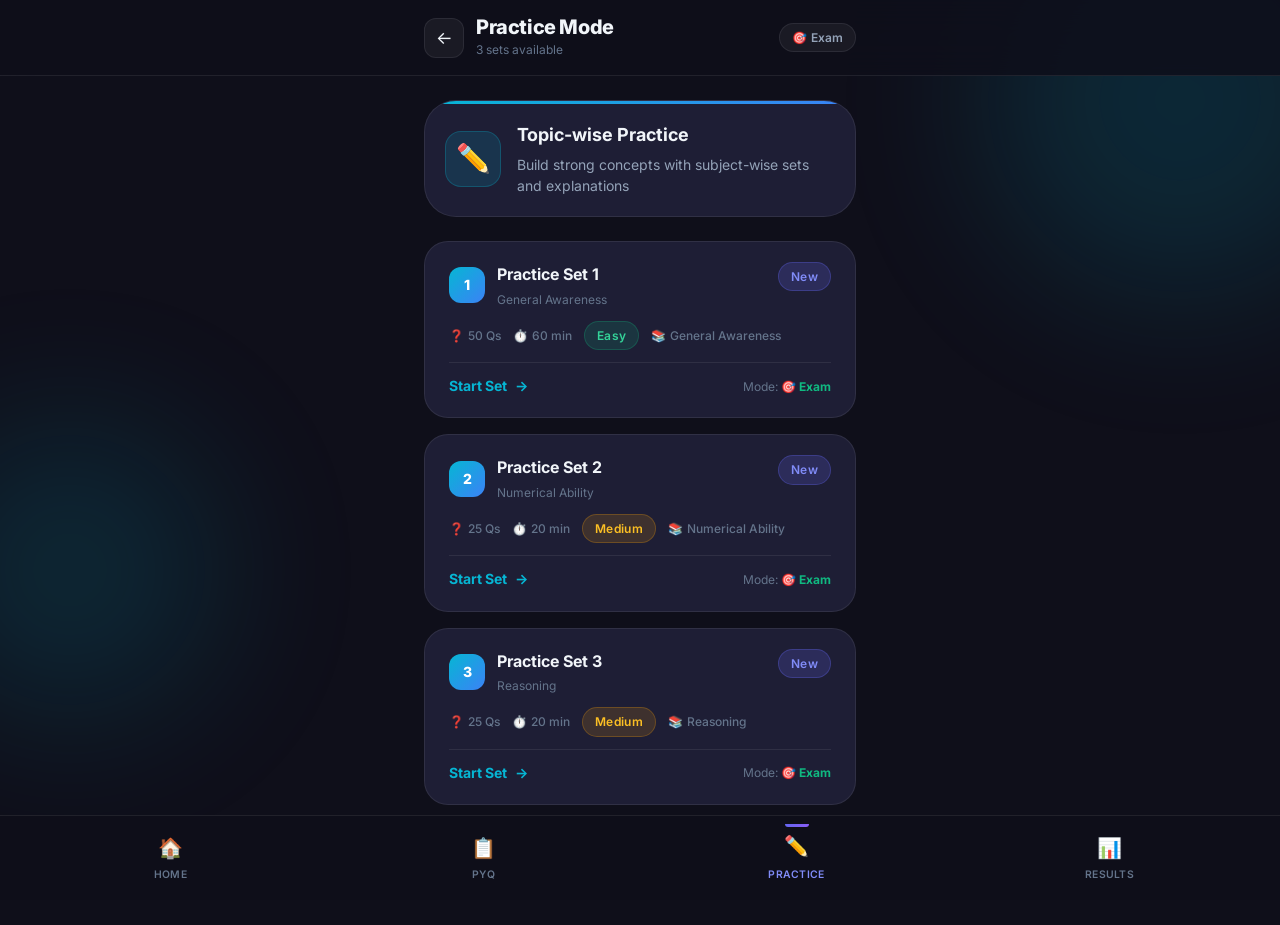
==== commit 4d3cfa18: "update" ====
--- a/pages/practice.html
+++ b/pages/practice.html
@@ -4,6 +4,9 @@
   <meta charset="UTF-8" />
   <meta name="viewport"
     content="width=device-width, initial-scale=1.0, viewport-fit=cover" />
+  <meta http-equiv="Cache-Control" content="no-cache, no-store, must-revalidate" />
+  <meta http-equiv="Pragma" content="no-cache" />
+  <meta http-equiv="Expires" content="0" />
 
   <title>Practice Mode — MTS Mock Test Sets</title>
   <meta name="description"
@@ -28,14 +31,10 @@
   <meta name="apple-mobile-web-app-capable"          content="yes" />
   <meta name="apple-mobile-web-app-status-bar-style" content="black-translucent" />
 
-  <link rel="icon" type="image/png"
-    sizes="48x48" href="../icons/icon-48x48.png" />
-  <link rel="icon" type="image/png"
-    sizes="96x96" href="../icons/icon-96x96.png" />
-  <link rel="apple-touch-icon"
-    sizes="152x152" href="../icons/icon-152x152.png" />
-  <link rel="apple-touch-icon"
-    sizes="192x192" href="../icons/icon-192x192.png" />
+  <link rel="icon" type="image/png" sizes="48x48" href="../icons/icon-48x48.png" />
+  <link rel="icon" type="image/png" sizes="96x96" href="../icons/icon-96x96.png" />
+  <link rel="apple-touch-icon" sizes="152x152" href="../icons/icon-152x152.png" />
+  <link rel="apple-touch-icon" sizes="192x192" href="../icons/icon-192x192.png" />
 
   <link rel="preconnect" href="https://fonts.googleapis.com" />
   <link rel="preconnect" href="https://fonts.gstatic.com" crossorigin />
@@ -81,30 +80,7 @@
       </div>
 
       <div class="sets-list" id="setsList" role="list">
-        <div class="set-card set-card--loading set-card--practice"
-          aria-hidden="true">
-          <div class="set-card__top">
-            <div class="set-card__left">
-              <div class="set-card__number">1</div>
-              <div class="set-card__info">
-                <div class="set-card__name">Loading...</div>
-                <div class="set-card__sub">Please wait</div>
-              </div>
-            </div>
-          </div>
-        </div>
-        <div class="set-card set-card--loading set-card--practice"
-          aria-hidden="true">
-          <div class="set-card__top">
-            <div class="set-card__left">
-              <div class="set-card__number">2</div>
-              <div class="set-card__info">
-                <div class="set-card__name">Loading...</div>
-                <div class="set-card__sub">Please wait</div>
-              </div>
-            </div>
-          </div>
-        </div>
+        <!-- dynamically filled by sets-page.js -->
       </div>
 
     </div>
@@ -138,6 +114,5 @@
   <script src="../js/mode-toggle.js"></script>
   <script src="../js/sets-page.js"></script>
   <script src="../js/pwa.js"></script>
-
 </body>
 </html>
--- a/css/home.css
+++ b/css/home.css
@@ -791,4 +791,166 @@
   .header__logo-tag {
     display: none;
   }
+}
+/* ══════════════════════════════════════════
+   INSTALL MODAL
+══════════════════════════════════════════ */
+
+.install-modal {
+  position: fixed;
+  inset: 0;
+  z-index: var(--z-top);
+  display: flex;
+  align-items: center;
+  justify-content: center;
+  padding: var(--space-4);
+  opacity: 0;
+  pointer-events: none;
+  transition: opacity 0.3s ease;
+}
+
+.install-modal--show {
+  opacity: 1;
+  pointer-events: all;
+}
+
+.install-modal__backdrop {
+  position: absolute;
+  inset: 0;
+  background: rgba(0, 0, 0, 0.7);
+  backdrop-filter: blur(8px);
+}
+
+.install-modal__dialog {
+  position: relative;
+  width: 100%;
+  max-width: 380px;
+  max-height: 90vh;
+  overflow-y: auto;
+  background: var(--bg-card);
+  border: 1px solid var(--border-light);
+  border-radius: var(--radius-2xl);
+  padding: var(--space-6);
+  box-shadow: var(--shadow-xl);
+  transform: scale(0.9) translateY(20px);
+  transition: transform 0.3s cubic-bezier(0.34, 1.4, 0.64, 1);
+}
+
+.install-modal--show .install-modal__dialog {
+  transform: scale(1) translateY(0);
+}
+
+.install-modal__close {
+  position: absolute;
+  top: var(--space-3);
+  right: var(--space-3);
+  width: 32px;
+  height: 32px;
+  background: var(--bg-glass);
+  border: 1px solid var(--border);
+  border-radius: var(--radius-full);
+  color: var(--text-muted);
+  cursor: pointer;
+  font-size: 0.875rem;
+  display: flex;
+  align-items: center;
+  justify-content: center;
+  transition: var(--trans-fast);
+}
+
+.install-modal__close:hover {
+  background: var(--bg-glass-hover);
+  color: var(--text-primary);
+}
+
+.install-modal__title {
+  font-size: var(--text-xl);
+  font-weight: 800;
+  color: var(--text-primary);
+  text-align: center;
+  margin-bottom: var(--space-5);
+  letter-spacing: -0.02em;
+}
+
+.install-modal__steps {
+  display: flex;
+  flex-direction: column;
+  gap: var(--space-3);
+  margin-bottom: var(--space-5);
+}
+
+.install-step {
+  display: flex;
+  align-items: center;
+  gap: var(--space-3);
+  padding: var(--space-3);
+  background: var(--bg-glass);
+  border: 1px solid var(--border);
+  border-radius: var(--radius-lg);
+}
+
+.install-step__num {
+  width: 28px;
+  height: 28px;
+  background: var(--grad-primary);
+  color: #fff;
+  border-radius: var(--radius-full);
+  display: flex;
+  align-items: center;
+  justify-content: center;
+  font-size: var(--text-xs);
+  font-weight: 800;
+  flex-shrink: 0;
+  box-shadow: var(--shadow-primary);
+}
+
+.install-step__icon {
+  font-size: 1.25rem;
+  flex-shrink: 0;
+}
+
+.install-step__text {
+  font-size: var(--text-sm);
+  color: var(--text-secondary);
+  line-height: 1.5;
+}
+
+.install-step__text strong {
+  color: var(--text-primary);
+  font-weight: 700;
+}
+
+.install-modal__benefit {
+  padding: var(--space-4);
+  background: rgba(99, 102, 241, 0.08);
+  border: 1px solid rgba(99, 102, 241, 0.2);
+  border-radius: var(--radius-lg);
+  font-size: var(--text-xs);
+  color: var(--text-secondary);
+  line-height: 1.8;
+  margin-bottom: var(--space-4);
+}
+
+.install-modal__benefit strong {
+  color: var(--primary-light);
+  font-size: var(--text-sm);
+}
+
+.install-modal__btn {
+  width: 100%;
+}
+
+/* ── Install Banner Improvements ── */
+.install-banner {
+  animation: slideDown 0.4s cubic-bezier(0.34, 1.4, 0.64, 1);
+}
+
+.install-banner__icon {
+  font-size: 1.75rem;
+  animation: bounce 2s ease infinite;
+}
+
+@keyframes bounce {
+  0%, 100% { transform: translateY(0); }
+  50%       { transform: translateY(-3px); }
 }
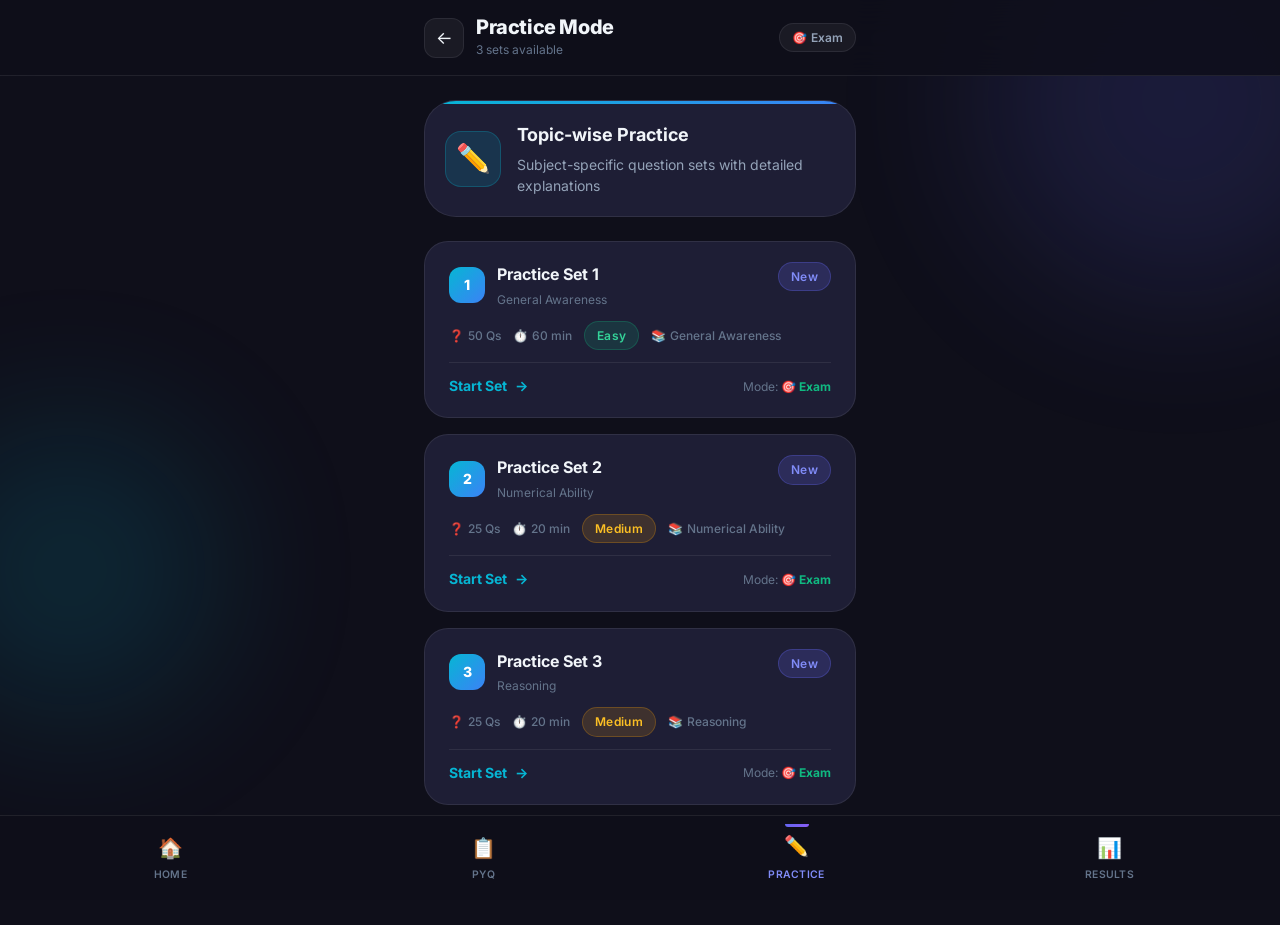
==== commit 399ba70c: "update practice.html" ====
--- a/pages/practice.html
+++ b/pages/practice.html
@@ -4,37 +4,37 @@
   <meta charset="UTF-8" />
   <meta name="viewport"
     content="width=device-width, initial-scale=1.0, viewport-fit=cover" />
-  <meta http-equiv="Cache-Control" content="no-cache, no-store, must-revalidate" />
-  <meta http-equiv="Pragma" content="no-cache" />
-  <meta http-equiv="Expires" content="0" />
 
-  <title>Practice Mode — MTS Mock Test Sets</title>
+  <title>Practice Mode — MTS Topic-wise Practice</title>
   <meta name="description"
-    content="Practice MTS exam with topic-wise mock test sets.
-    General Awareness, Numerical Ability, Reasoning and more." />
+    content="Practice MTS exam questions topic-wise with detailed explanations.
+    Free online practice tests with instant results." />
   <meta name="robots" content="index, follow" />
   <link rel="canonical"
     href="https://pabitra27706-oss.github.io/Mts-practice/pages/practice.html" />
 
-  <meta property="og:title"
-    content="MTS Practice Mode — Mock Test Sets" />
+  <meta property="og:title"       content="MTS Practice Mode" />
   <meta property="og:description"
-    content="Topic-wise MTS practice sets with explanations." />
+    content="Practice MTS questions topic-wise online." />
   <meta property="og:url"
     content="https://pabitra27706-oss.github.io/Mts-practice/pages/practice.html" />
   <meta property="og:image"
     content="https://pabitra27706-oss.github.io/Mts-practice/icons/og-image.png" />
 
   <link rel="manifest"      href="../manifest.json" />
-  <meta name="theme-color"  content="#06b6d4" />
+  <meta name="theme-color"  content="#6366f1" />
   <meta name="mobile-web-app-capable"                content="yes" />
   <meta name="apple-mobile-web-app-capable"          content="yes" />
   <meta name="apple-mobile-web-app-status-bar-style" content="black-translucent" />
 
-  <link rel="icon" type="image/png" sizes="48x48" href="../icons/icon-48x48.png" />
-  <link rel="icon" type="image/png" sizes="96x96" href="../icons/icon-96x96.png" />
-  <link rel="apple-touch-icon" sizes="152x152" href="../icons/icon-152x152.png" />
-  <link rel="apple-touch-icon" sizes="192x192" href="../icons/icon-192x192.png" />
+  <link rel="icon" type="image/png"
+    sizes="48x48" href="../icons/icon-48x48.png" />
+  <link rel="icon" type="image/png"
+    sizes="96x96" href="../icons/icon-96x96.png" />
+  <link rel="apple-touch-icon"
+    sizes="152x152" href="../icons/icon-152x152.png" />
+  <link rel="apple-touch-icon"
+    sizes="192x192" href="../icons/icon-192x192.png" />
 
   <link rel="preconnect" href="https://fonts.googleapis.com" />
   <link rel="preconnect" href="https://fonts.gstatic.com" crossorigin />
@@ -44,11 +44,11 @@
   <link rel="stylesheet" href="../css/home.css" />
 </head>
 
-<body class="no-select">
+<!-- ✅ FIX: Added data-page-type="practice" -->
+<body class="no-select" data-page-type="practice">
 
   <div class="bg-orbs" aria-hidden="true">
-    <div class="orb orb--1"
-      style="background: var(--secondary);"></div>
+    <div class="orb orb--1"></div>
     <div class="orb orb--2"></div>
   </div>
 
@@ -75,23 +75,44 @@
         <div class="section-hero__icon" aria-hidden="true">✏️</div>
         <div class="section-hero__text">
           <h2>Topic-wise Practice</h2>
-          <p>Build strong concepts with subject-wise sets and explanations</p>
+          <p>Subject-specific question sets with detailed explanations</p>
         </div>
       </div>
 
       <div class="sets-list" id="setsList" role="list">
-        <!-- dynamically filled by sets-page.js -->
+        <div class="set-card set-card--loading set-card--practice" aria-hidden="true">
+          <div class="set-card__top">
+            <div class="set-card__left">
+              <div class="set-card__number">1</div>
+              <div class="set-card__info">
+                <div class="set-card__name">Loading...</div>
+                <div class="set-card__sub">Please wait</div>
+              </div>
+            </div>
+          </div>
+        </div>
+        <div class="set-card set-card--loading set-card--practice" aria-hidden="true">
+          <div class="set-card__top">
+            <div class="set-card__left">
+              <div class="set-card__number">2</div>
+              <div class="set-card__info">
+                <div class="set-card__name">Loading...</div>
+                <div class="set-card__sub">Please wait</div>
+              </div>
+            </div>
+          </div>
+        </div>
       </div>
 
     </div>
   </main>
 
   <nav class="bottom-nav" role="navigation">
-    <a href="../index.html"  class="bottom-nav__item">
+    <a href="../index.html"   class="bottom-nav__item">
       <span class="bottom-nav__icon">🏠</span>
       <span class="bottom-nav__label">Home</span>
     </a>
-    <a href="pyq.html"       class="bottom-nav__item">
+    <a href="pyq.html"  class="bottom-nav__item">
       <span class="bottom-nav__icon">📋</span>
       <span class="bottom-nav__label">PYQ</span>
     </a>
@@ -114,5 +135,6 @@
   <script src="../js/mode-toggle.js"></script>
   <script src="../js/sets-page.js"></script>
   <script src="../js/pwa.js"></script>
+
 </body>
 </html>
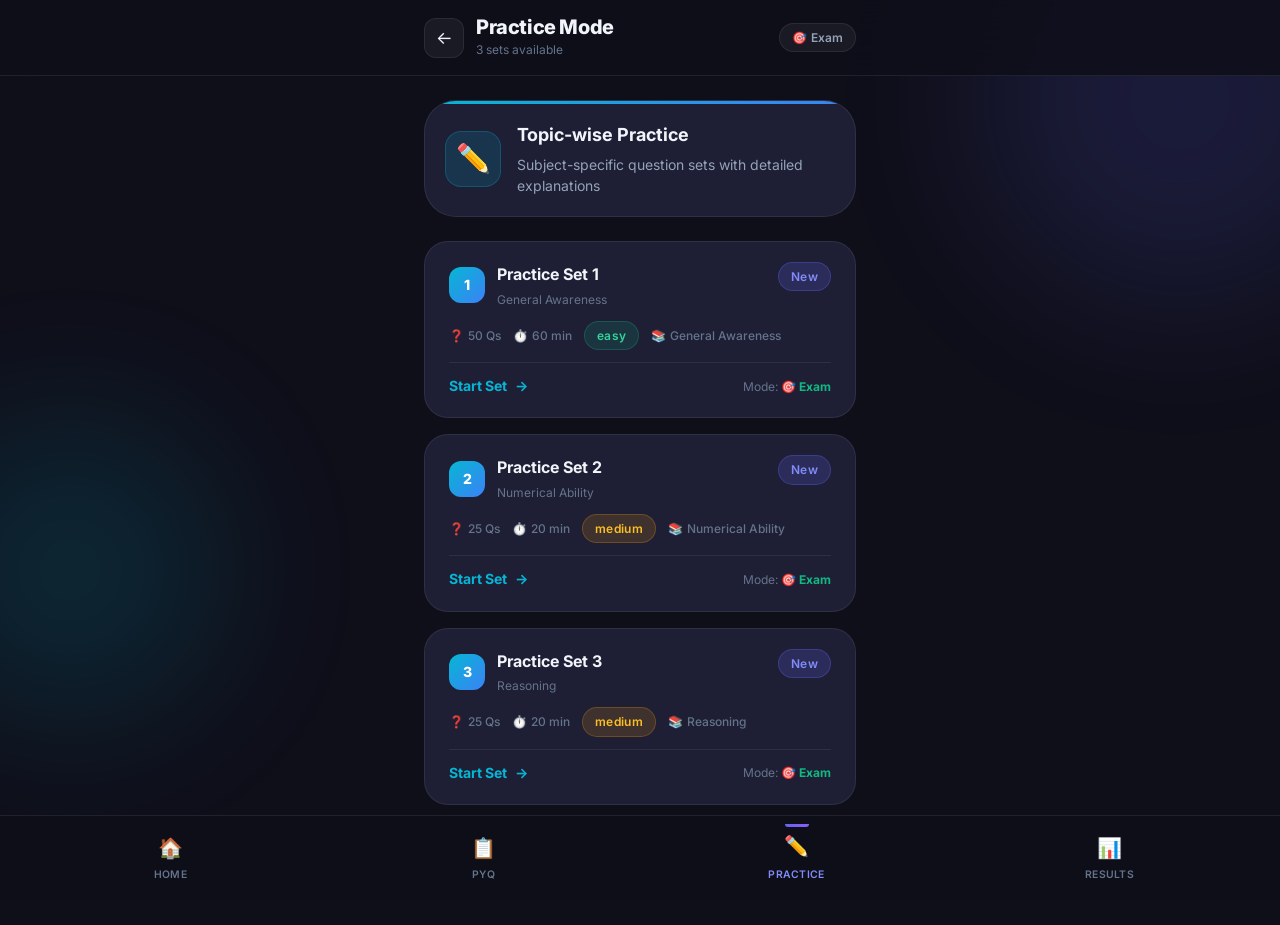
==== commit c75e781a: "update" ====
--- a/pages/practice.html
+++ b/pages/practice.html
@@ -44,7 +44,6 @@
   <link rel="stylesheet" href="../css/home.css" />
 </head>
 
-<!-- ✅ FIX: Added data-page-type="practice" -->
 <body class="no-select" data-page-type="practice">
 
   <div class="bg-orbs" aria-hidden="true">
@@ -130,10 +129,11 @@
 
   <div class="toast" id="toast" role="alert" aria-live="assertive"></div>
 
+  <!-- ✅ UPDATED: Changed sets-page.js to practice-page.js -->
   <script src="../js/storage.js"></script>
   <script src="../js/manifest-loader.js"></script>
   <script src="../js/mode-toggle.js"></script>
-  <script src="../js/sets-page.js"></script>
+  <script src="../js/practice-page.js"></script>
   <script src="../js/pwa.js"></script>
 
 </body>
